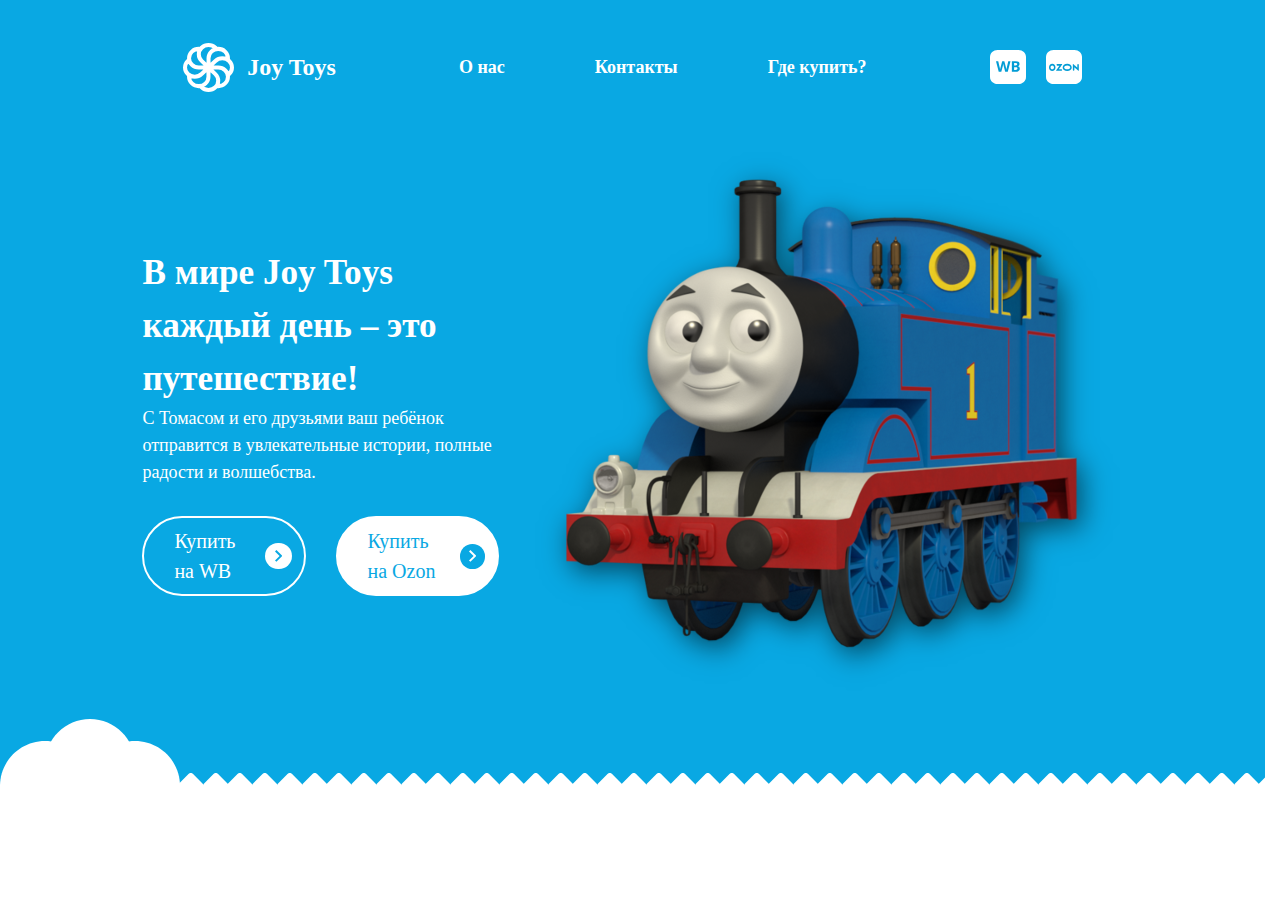
==== pages/index.html @ b2f654ab "Creating Page With Tomas but without hover effects" ====
<!DOCTYPE html>
<html lang="en" class="no-js">

<head>
	<meta charset="UTF-8">
	<meta name="viewport" content="width=device-width">
	<title>JoyToy Игрушки</title>
	<link rel="stylesheet" href="/styles/index.css">
</head>

<body>
	<header class="header">
		<nav class="header-nav-bar">
			<a href="index.html" class="haeder-logo-link">
				<div class="header-logo">
					<img src="/icons/Logo.svg" alt="JoyToys-Logo">
					<span>Joy Toys</span>
				</div>
			</a>
			<ul class="header-nav-list">
				<li class="header-nav-item"><a href="#" class="header-nav-link">О нас</a></li>
				<li class="header-nav-item"><a href="#" class="header-nav-link">Контакты</a></li>
				<li class="header-nav-item"><a href="#" class="header-nav-link">Где купить?</a></li>
			</ul>
			<div class="header-market-links">
				<a href="https://www.wildberries.ru/brands/312013962-parovozik-i-druzya" target="_blank"><img src="/icons/WB-blue.svg" alt="wb-icon-link"></a>
				<a href="#" target="_blank"><img src="/icons/Ozon-blue.svg" alt="ozon-icon-link"></a>
			</div>
		</nav>
	</header>
	<main class="main">
		<section class="thomas">
			<div class="thomas-info">
				<h2 class="thomas-info-title">В мире Joy Toys каждый день – это путешествие!</h2>
				<p class="thomas-info-subtitle">С Томасом и его друзьями ваш ребёнок отправится в увлекательные истории, полные радости и волшебства.</p>
				<div class="thomas-info-actions">
					<a class="thomas-info-buy-button" href="https://www.wildberries.ru/brands/312013962-parovozik-i-druzya" target="_blank">
						Купить на WB
						<div class="circle">
							<?xml version="1.0" encoding="utf-8"?>
							<svg width="7.4" height="11.869" viewBox="0 0 7.4 11.869" fill="none" xmlns="http://www.w3.org/2000/svg">
								<path id="Path" d="M4.6001 5.93433L0 1.3847L1.3999 0L7.3999 5.93433L1.3999 11.8687L0 10.4839L4.6001 5.93433L4.6001 5.93433Z" fill="#FFFFFF" fill-rule="evenodd" />
							</svg>
						</div>
					</a>
					<a class="thomas-info-buy-button alternate" href="#" target="_blank">
						Купить на Ozon
						<div class="circle">
							<?xml version="1.0" encoding="utf-8"?>
							<svg width="7.4" height="11.869" viewBox="0 0 7.4 11.869" fill="none" xmlns="http://www.w3.org/2000/svg">
								<path id="Path" d="M4.6001 5.93433L0 1.3847L1.3999 0L7.3999 5.93433L1.3999 11.8687L0 10.4839L4.6001 5.93433L4.6001 5.93433Z" fill="#FFFFFF" fill-rule="evenodd" />
							</svg>
						</div>
					</a>
				</div>
			</div>
			<img src="/images/Thomas.png" alt="Thomas-the-train" class="thomas-image">
		</section>
	</main>
</body>

</html>
---- styles/index.css ----
@font-face {
	font-family: 'Poppins';
	src: url('Poppins-SemiBold.woff2') format('woff2');
	font-weight: 600;
	font-style: normal;
	font-display: swap;
}

@font-face {
	font-family: 'Roboto';
	src: url('Roboto-SemiBold.woff2') format('woff2');
	font-weight: 600;
	font-style: normal;
	font-display: swap;
}

@font-face {
	font-family: 'Roboto';
	src: url('Roboto-Bold.woff2') format('woff2');
	font-weight: bold;
	font-style: normal;
	font-display: swap;
}

@font-face {
	font-family: 'Roboto';
	src: url('Roboto-Medium.woff2') format('woff2');
	font-weight: 500;
	font-style: normal;
	font-display: swap;
}

/**
  Нормализация блочной модели
 */
*,
::before,
::after {
	box-sizing: border-box;
}

/**
	Убираем внутренние отступы слева тегам списков,
	у которых есть атрибут class
   */
:where(ul, ol):where([class]) {
	padding-left: 0;
}

/**
	Убираем внешние отступы body и двум другим тегам,
	у которых есть атрибут class
   */
body,
:where(blockquote, figure):where([class]) {
	margin: 0;
}

/**
	Убираем внешние отступы вертикали нужным тегам,
	у которых есть атрибут class
   */
:where(h1,
	h2,
	h3,
	h4,
	h5,
	h6,
	p,
	ul,
	ol,
	dl):where([class]) {
	margin-block: 0;
}

:where(dd[class]) {
	margin-left: 0;
}

:where(fieldset[class]) {
	margin-left: 0;
	padding: 0;
	border: none;
}

/**
	Убираем стандартный маркер маркированному списку,
	у которого есть атрибут class
   */
:where(ul[class]) {
	list-style: none;
}

:where(address[class]) {
	font-style: normal;
}

/**
	Обнуляем вертикальные внешние отступы параграфа,
	объявляем локальную переменную для внешнего отступа вниз,
	чтобы избежать взаимодействие с более сложным селектором
   */
p {
	--paragraphMarginBottom: 24px;

	margin-block: 0;
}

/**
	Внешний отступ вниз для параграфа без атрибута class,
	который расположен не последним среди своих соседних элементов
   */
p:where(:not([class]):not(:last-child)) {
	margin-bottom: var(--paragraphMarginBottom);
}


/**
	Упрощаем работу с изображениями и видео
   */
img,
video {
	display: block;
	max-width: 100%;
	height: auto;
}

/**
	Наследуем свойства шрифт для полей ввода
   */
input,
textarea,
select,
button {
	font: inherit;
}

html {
	/**
	  Пригодится в большинстве ситуаций
	  (когда, например, нужно будет "прижать" футер к низу сайта)
	 */
	height: 100%;
	/**
	  Убираем скачок интерфейса по горизонтали
	  при появлении / исчезновении скроллбара
	 */
	scrollbar-gutter: stable;
}

/**
	Плавный скролл
   */
html,
:has(:target) {
	scroll-behavior: smooth;
}

body {
	/**
	  Пригодится в большинстве ситуаций
	  (когда, например, нужно будет "прижать" футер к низу сайта)
	 */
	min-height: 100%;
	/**
	  Унифицированный интерлиньяж
	 */
	line-height: 1.5;
}

/**
	Нормализация высоты элемента ссылки при его инспектировании в DevTools
   */
a:where([class]) {
	display: inline-flex;
}

/**
	Курсор-рука при наведении на элемент
   */
button,
label {
	cursor: pointer;
}

/**
	Чиним баг задержки смены цвета при взаимодействии с svg-элементами
   */
svg * {
	transition-property: fill, stroke;
}

/**
	Приведение рамок таблиц в классический 'collapse' вид
   */
:where(table) {
	border-collapse: collapse;
	border-color: currentColor;
}

/**
	Удаляем все анимации и переходы для людей,
	которые предпочитают их не использовать
   */
@media (prefers-reduced-motion: reduce) {

	*,
	::before,
	::after {
		animation-duration: 0.01ms !important;
		animation-iteration-count: 1 !important;
		transition-duration: 0.01ms !important;
		scroll-behavior: auto !important;
	}
}

:root {
	--base-font: "Roboto";
	--blue-color: #09A8E3;
	--white-color: #ffffff;
	--pink-color: #FF545D;
	--pink-bg-gradient-end-color: #FF7272;
	--orange-color: #FF7337;
	--human-color: #FBCCAA;
	--gray-color: #474747;
}

/*Общие стили*/
body {
	font-family: var(--base-font);
	color: var(--white-color);
}

a {
	text-decoration: none;
	color: inherit;
}

/*Стилизация Header*/
.header {
	background-color: var(--blue-color);
}

.header-nav-bar {
	display: flex;
	flex-direction: row;
	justify-content: space-between;
	align-items: center;
	padding: 43px 14.333vw 20px;
	column-gap: 20px;
}

.haeder-logo-link {}

.header-logo {
	display: flex;
	flex-direction: row;
	align-items: center;
	column-gap: 13px;
}

.header-logo span {
	font-family: "Poppins";
	font-weight: 600;
	font-size: 1.5rem;
}

.header-nav-list {
	display: flex;
	flex-direction: row;
	align-items: center;
	column-gap: 90px;
	font-size: 1.125rem;
}

.header-nav-item {
	font-weight: 600;
}

.header-nav-link {}

.header-market-links {
	display: flex;
	flex-direction: row;
	column-gap: 20px;
	align-items: center;
}

/*Адаптив Header*/
@media(max-width:1000px) {
	.header-nav-list {
		column-gap: 30px;
	}
}

@media(max-width:750px) {
	.header-nav-bar {
		padding-block: 20px;
		flex-wrap: wrap;
		row-gap: 20px;
	}

	.header-logo span {
		font-size: 1.3rem;
	}

	.header-nav-item {
		font-size: 1rem;
	}

	.header-logo img {
		width: 40px;
	}

	.header-nav-list {
		order: 1;
		width: 100%;
		justify-content: space-between;
	}
}

/*Стилизация Thomas*/
.main {
	background-color: var(--blue-color);
}

.thomas {
	display: flex;
	flex-direction: row;
	align-items: center;
	padding-inline: 14.333vw;
	justify-content: center;
	column-gap: 30px;
	position: relative;
	height: 80vh;
	padding-bottom: 100px;
}

.thomas:after {
	content: "";
	display: block;
	position: absolute;
	min-width: 100%;
	height: 113px;
	bottom: 0;
	left: 0;
	background-image: url('/icons/Footer-white.svg');
	background-repeat: no-repeat;
}

.thomas-info {
	max-width: 600px;
}

.thomas-info-title {
	font-size: 2.2rem;
	line-height: 1.5;
	mix-blend-mode: 20px;
}

.thomas-info-subtitle {
	font-size: 1.125rem;
	margin-bottom: 30px;
}

.thomas-info-actions {
	display: flex;
	flex-direction: row;
	align-items: center;
	column-gap: 30px;
}

.thomas-info-buy-button {
	display: block;
	display: flex;
	border: 2px solid var(--white-color);
	border-radius: 70px;
	padding: 8px 12px 8px 30px;
	font-size: 1.25rem;
	align-items: center;
	justify-content: space-between;
	column-gap: 14px;

}


.circle {
	border-radius: 50%;
	background-color: var(--white-color);
	width: 42px;
	aspect-ratio: 1;
	display: flex;
	align-items: center;
	justify-content: center;
}

.circle svg path {
	fill: var(--blue-color);
}

.alternate {
	background-color: var(--white-color);
	color: var(--blue-color);
}

.alternate .circle {
	background-color: var(--blue-color);
}

.alternate .circle svg path {
	fill: var(--white-color);
}

.thomas-image {
	max-width: 90%;
}
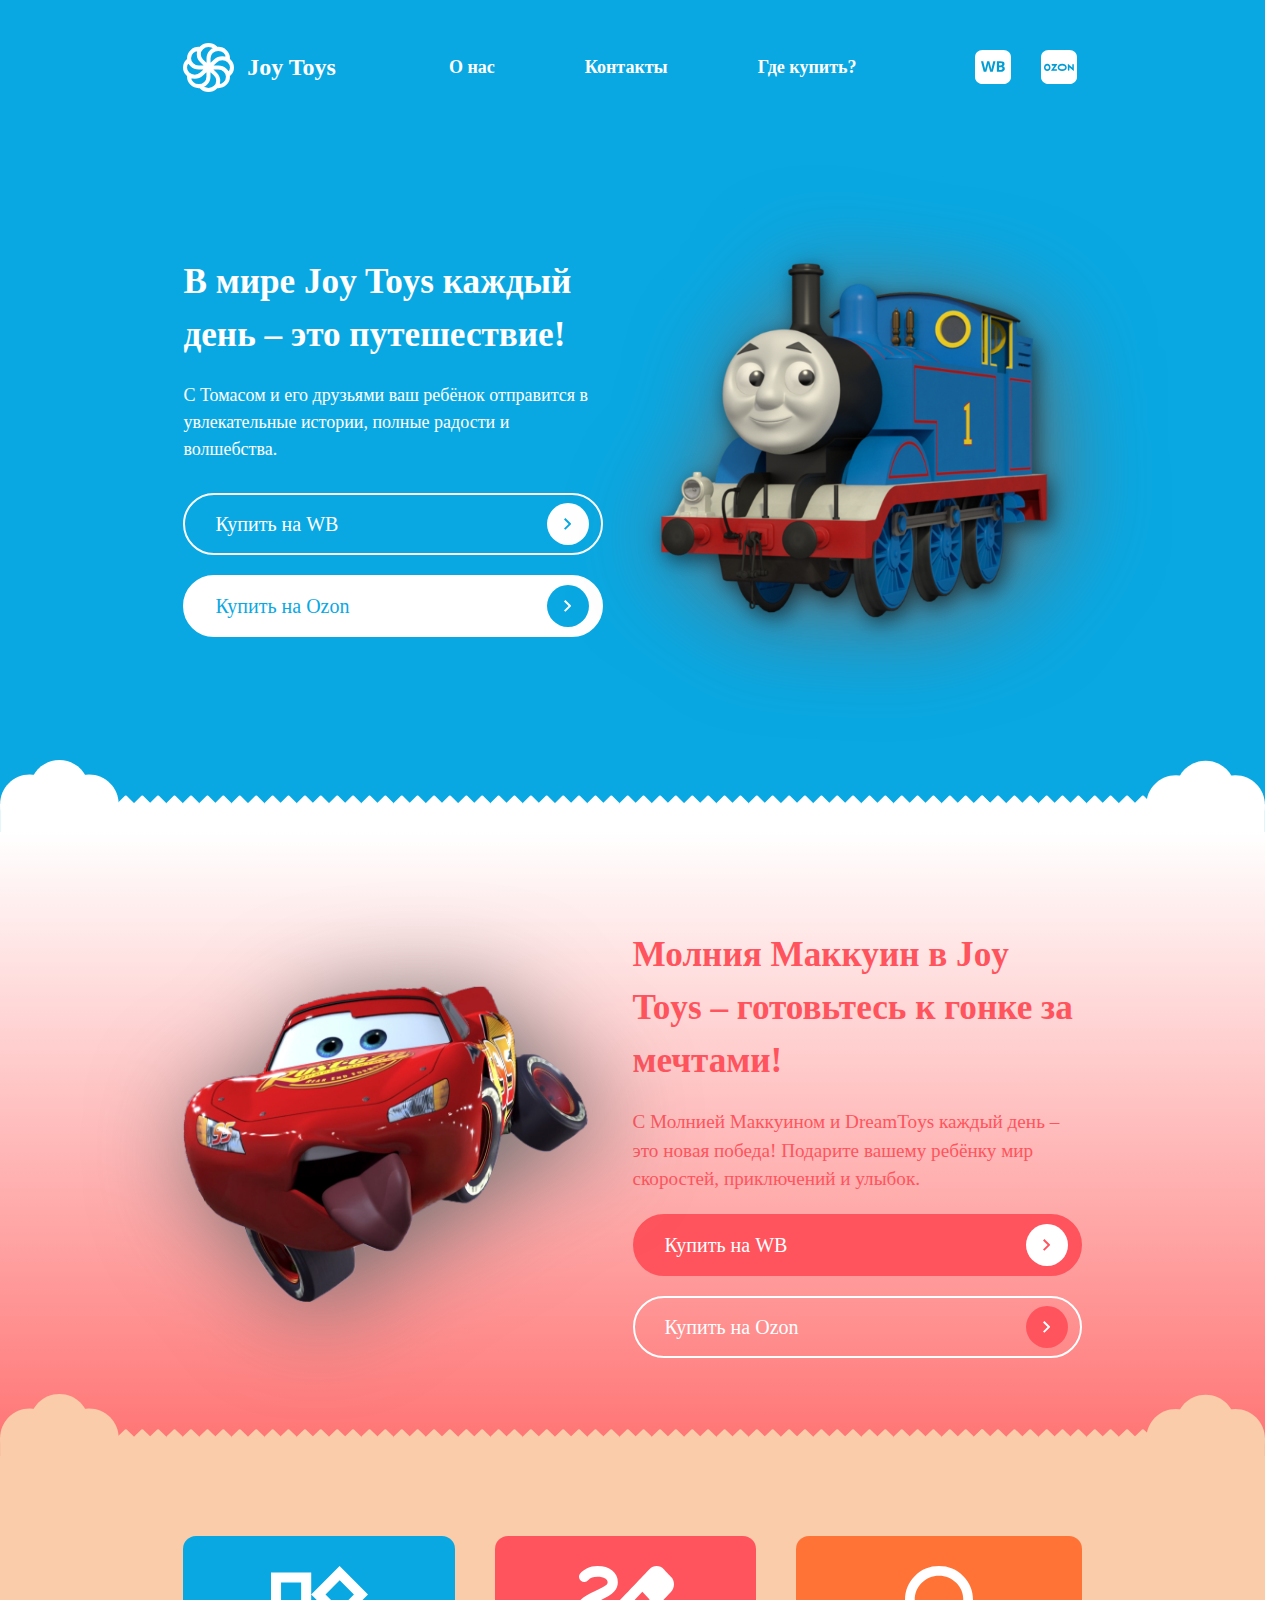
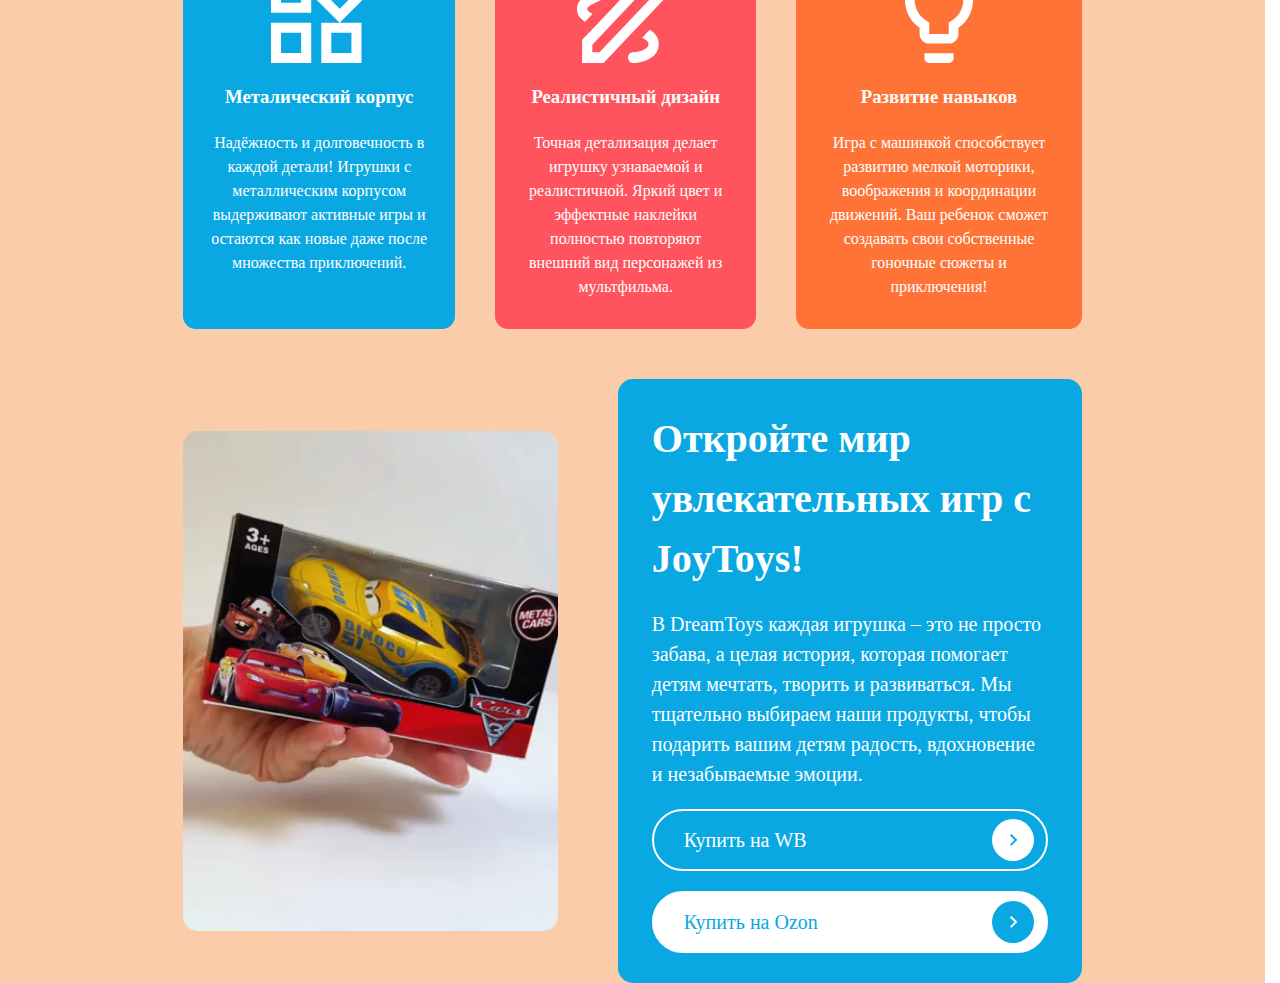
==== commit 1ee2476a: "Video section created and adapted" ====
--- a/pages/index.html
+++ b/pages/index.html
@@ -56,6 +56,81 @@
 			</div>
 			<img src="/images/Thomas.png" alt="Thomas-the-train" class="thomas-image">
 		</section>
+		<section class="maqueen">
+			<img src="/images/MacQueen.png" alt="Lightning-MacQueen" class="maqueen-image">
+			<div class="maqueen-info">
+				<h2 class="maqueen-info-title">Молния Маккуин в Joy Toys – готовьтесь к гонке за мечтами!</h2>
+				<p class="maqueen-info-subtitle">С Молнией Маккуином и DreamToys каждый день – это новая победа! Подарите вашему ребёнку мир скоростей, приключений и улыбок.</p>
+				<div class="maqueen-info-actions">
+					<a class="maqueen-info-buy-button" href="https://www.wildberries.ru/brands/312013962-parovozik-i-druzya" target="_blank">
+						Купить на WB
+						<div class="circle">
+							<?xml version="1.0" encoding="utf-8"?>
+							<svg width="7.4" height="11.869" viewBox="0 0 7.4 11.869" fill="none" xmlns="http://www.w3.org/2000/svg">
+								<path id="Path" d="M4.6001 5.93433L0 1.3847L1.3999 0L7.3999 5.93433L1.3999 11.8687L0 10.4839L4.6001 5.93433L4.6001 5.93433Z" fill="#FFFFFF" fill-rule="evenodd" />
+							</svg>
+						</div>
+					</a>
+					<a class="maqueen-info-buy-button alternate" href="#" target="_blank">
+						Купить на Ozon
+						<div class="circle">
+							<?xml version="1.0" encoding="utf-8"?>
+							<svg width="7.4" height="11.869" viewBox="0 0 7.4 11.869" fill="none" xmlns="http://www.w3.org/2000/svg">
+								<path id="Path" d="M4.6001 5.93433L0 1.3847L1.3999 0L7.3999 5.93433L1.3999 11.8687L0 10.4839L4.6001 5.93433L4.6001 5.93433Z" fill="#FFFFFF" fill-rule="evenodd" />
+							</svg>
+						</div>
+					</a>
+				</div>
+			</div>
+		</section>
+		<section class="presentation">
+			<div class="presentation-card-container">
+				<div class="presentation-card blue">
+					<img src="/icons/Construction.svg" alt="" class="presentation-card-image">
+					<h3 class="presentation-card-title">Металический корпус</h3>
+					<p class="presentation-card-subtitle">Надёжность и долговечность в каждой детали! Игрушки с металлическим корпусом выдерживают активные игры и остаются как новые даже после множества приключений.</p>
+				</div>
+				<div class="presentation-card pink">
+					<img src="/icons/Design.svg" alt="" class="presentation-card-image">
+					<h3 class="presentation-card-title">Реалистичный дизайн</h3>
+					<p class="presentation-card-subtitle">Точная детализация делает игрушку узнаваемой и реалистичной. Яркий цвет и эффектные наклейки полностью повторяют внешний вид персонажей из мультфильма.</p>
+				</div>
+				<div class="presentation-card orange">
+					<img src="/icons/Idea.svg" alt="" class="presentation-card-image">
+					<h3 class="presentation-card-title">Развитие навыков</h3>
+					<p class="presentation-card-subtitle"> Игра с машинкой способствует развитию мелкой моторики, воображения и координации движений. Ваш ребенок сможет создавать свои собственные гоночные сюжеты и приключения!</p>
+				</div>
+			</div>
+			<div class="presentation-video-container">
+				<video muted autoplay loop class="presentation-video">
+					<source src="1.mp4" type="video/mp4">
+				</video>
+				<div class="presentation-video-info">
+					<h3 class="presentation-video-title">Откройте мир увлекательных игр с JoyToys!</h3>
+					<p class="presentation-video-subtitle">В DreamToys каждая игрушка – это не просто забава, а целая история, которая помогает детям мечтать, творить и развиваться. Мы тщательно выбираем наши продукты, чтобы подарить вашим детям радость, вдохновение и незабываемые эмоции.</p>
+					<div class="presentation-video-actions">
+						<a class="thomas-info-buy-button" href="https://www.wildberries.ru/brands/312013962-parovozik-i-druzya" target="_blank">
+							Купить на WB
+							<div class="circle">
+								<?xml version="1.0" encoding="utf-8"?>
+								<svg width="7.4" height="11.869" viewBox="0 0 7.4 11.869" fill="none" xmlns="http://www.w3.org/2000/svg">
+									<path id="Path" d="M4.6001 5.93433L0 1.3847L1.3999 0L7.3999 5.93433L1.3999 11.8687L0 10.4839L4.6001 5.93433L4.6001 5.93433Z" fill="#FFFFFF" fill-rule="evenodd" />
+								</svg>
+							</div>
+						</a>
+						<a class="thomas-info-buy-button alternate" href="#" target="_blank">
+							Купить на Ozon
+							<div class="circle">
+								<?xml version="1.0" encoding="utf-8"?>
+								<svg width="7.4" height="11.869" viewBox="0 0 7.4 11.869" fill="none" xmlns="http://www.w3.org/2000/svg">
+									<path id="Path" d="M4.6001 5.93433L0 1.3847L1.3999 0L7.3999 5.93433L1.3999 11.8687L0 10.4839L4.6001 5.93433L4.6001 5.93433Z" fill="#FFFFFF" fill-rule="evenodd" />
+								</svg>
+							</div>
+						</a>
+					</div>
+				</div>
+			</div>
+		</section>
 	</main>
 </body>
 
--- a/styles/index.css
+++ b/styles/index.css
@@ -118,8 +118,7 @@
 /**
 	Упрощаем работу с изображениями и видео
    */
-img,
-video {
+img {
 	display: block;
 	max-width: 100%;
 	height: auto;
@@ -275,9 +274,38 @@
 
 .header-nav-item {
 	font-weight: 600;
-}
-
-.header-nav-link {}
+	position: relative;
+}
+
+.header-nav-item:before {
+	content: "";
+	width: 0px;
+	height: 2px;
+	background-color: rgb(255, 255, 255);
+	position: absolute;
+	display: block;
+	bottom: -5px;
+	left: 0;
+	transition: all 0.2s;
+}
+
+.header-nav-item:hover:before {
+	width: 100%;
+}
+
+.header-nav-link {
+	position: relative;
+}
+
+.header-nav-link::before {
+	content: '';
+	position: absolute;
+	display: block;
+	top: -15px;
+	left: -25px;
+	right: -25px;
+	bottom: -15px;
+}
 
 .header-market-links {
 	display: flex;
@@ -286,14 +314,28 @@
 	align-items: center;
 }
 
+.header-market-links a {
+	outline: 2px solid transparent;
+	padding: 5px;
+	border-radius: 10px;
+	transition: all 0.2s;
+}
+
+.header-market-links a:hover {
+	outline: 2px solid var(--white-color);
+	padding: 5px;
+	border-radius: 10px;
+}
+
+
 /*Адаптив Header*/
-@media(max-width:1000px) {
+@media(max-width:1030px) {
 	.header-nav-list {
 		column-gap: 30px;
 	}
 }
 
-@media(max-width:750px) {
+@media(max-width:865px) {
 	.header-nav-bar {
 		padding-block: 20px;
 		flex-wrap: wrap;
@@ -334,28 +376,30 @@
 	position: relative;
 	height: 80vh;
 	padding-bottom: 100px;
-}
-
-.thomas:after {
+	padding-top: 50px;
+}
+
+.thomas:before {
 	content: "";
 	display: block;
 	position: absolute;
-	min-width: 100%;
-	height: 113px;
+	width: 100%;
+	height: 10%;
 	bottom: 0;
 	left: 0;
 	background-image: url('/icons/Footer-white.svg');
 	background-repeat: no-repeat;
+	background-size: cover;
 }
 
 .thomas-info {
-	max-width: 600px;
+	max-width: 50%;
 }
 
 .thomas-info-title {
 	font-size: 2.2rem;
 	line-height: 1.5;
-	mix-blend-mode: 20px;
+	margin-bottom: 20px;
 }
 
 .thomas-info-subtitle {
@@ -380,9 +424,19 @@
 	align-items: center;
 	justify-content: space-between;
 	column-gap: 14px;
-
-}
-
+	transition: all 0.2s;
+	white-space: nowrap;
+
+}
+
+.thomas-info-buy-button:hover {
+	background-color: var(--white-color);
+	color: var(--blue-color);
+}
+
+.thomas-info-buy-button:hover .circle {
+	border: 2px solid var(--blue-color);
+}
 
 .circle {
 	border-radius: 50%;
@@ -392,6 +446,8 @@
 	display: flex;
 	align-items: center;
 	justify-content: center;
+	border: 2px solid transparent;
+	transition: all 0.2s;
 }
 
 .circle svg path {
@@ -403,6 +459,15 @@
 	color: var(--blue-color);
 }
 
+.alternate:hover {
+	background-color: transparent;
+	color: var(--white-color);
+}
+
+.alternate:hover .circle {
+	border: 2px solid var(--white-color);
+}
+
 .alternate .circle {
 	background-color: var(--blue-color);
 }
@@ -412,5 +477,418 @@
 }
 
 .thomas-image {
-	max-width: 90%;
+	max-width: 50%;
+	filter: drop-shadow(10px 10px 50px rgb(107, 107, 107));
+}
+
+/*Адаптив Thomas*/
+@media(max-width:1384px) {
+	.thomas-info-actions {
+		flex-direction: column;
+		row-gap: 20px;
+	}
+
+	.thomas-info-buy-button {
+		width: 100%;
+	}
+}
+
+@media(max-width:1187px) {
+	.thomas:before {
+		width: 100%;
+		height: 5%;
+	}
+}
+
+@media(max-width:900px) {
+	.thomas-info {
+		max-width: none;
+		width: 100%;
+	}
+
+	.thomas-image {
+		display: none;
+	}
+}
+
+@media(max-width:600px) {
+	.thomas:before {
+		width: 100%;
+		height: 3%;
+	}
+}
+
+@media(max-width:500px) {
+	.thomas-info-title {
+		font-size: 2rem;
+	}
+}
+
+@media(max-width:350px) {
+	.thomas:before {
+		width: 100%;
+		height: 2%;
+	}
+}
+
+/*Стилизация MacQueen*/
+.maqueen {
+	background: rgb(255, 255, 255);
+	background: linear-gradient(180deg, rgba(255, 255, 255, 1) 0%, rgba(255, 114, 114, 1) 100%);
+	display: flex;
+	flex-direction: row;
+	padding-block: 10.87vh;
+	align-items: center;
+	justify-content: space-between;
+	padding-inline: 14.333vw;
+	position: relative;
+}
+
+.maqueen::after {
+	content: "";
+	display: block;
+	position: absolute;
+	width: 100%;
+	height: 10%;
+	bottom: 0;
+	left: 0;
+	background-image: url('/icons/Footer-human.svg');
+	background-repeat: no-repeat;
+	background-size: cover;
+}
+
+.maqueen-image {
+	width: 45%;
+	filter: drop-shadow(10px 10px 50px rgb(107, 107, 107));
+}
+
+.maqueen-info {
+	max-width: 50%;
+}
+
+.maqueen-info-title {
+	font-size: 2.2rem;
+	line-height: 1.5;
+	margin-bottom: 20px;
+	color: var(--pink-color);
+}
+
+.maqueen-info-subtitle {
+	font-size: 1.2rem;
+	margin-bottom: 20px;
+	color: var(--pink-color);
+}
+
+.maqueen-info-actions {
+	display: flex;
+	flex-direction: row;
+	align-items: center;
+	column-gap: 20px;
+}
+
+.maqueen-info-buy-button {
+	display: flex;
+	flex-direction: row;
+	align-items: center;
+	border: 2px solid var(--pink-color);
+	border-radius: 70px;
+	padding: 8px 12px 8px 30px;
+	font-size: 1.25rem;
+	column-gap: 14px;
+	transition: all 0.2s;
+	white-space: nowrap;
+	background-color: var(--pink-color);
+}
+
+.maqueen-info-buy-button:hover {
+	background-color: transparent;
+	border: 2px solid var(--white-color);
+}
+
+.maqueen-info-buy-button .circle svg path {
+	fill: var(--pink-color);
+}
+
+.maqueen-info-buy-button.alternate {
+	color: var(--white-color);
+	background-color: transparent;
+	border: 2px solid var(--white-color);
+}
+
+.maqueen-info-buy-button.alternate:hover {
+	background-color: var(--pink-color);
+
+	border: 2px solid var(--pink-color);
+}
+
+.maqueen-info-buy-button.alternate .circle {
+	background-color: var(--pink-color);
+}
+
+.maqueen-info-buy-button.alternate:hover .circle {
+	background-color: var(--white-color);
+}
+
+.maqueen-info-buy-button.alternate:hover .circle svg path {
+	fill: var(--pink-color);
+}
+
+.alternate .circle svg path {
+	fill: white;
+}
+
+/*Адаптив Maqueen*/
+@media(max-width:1384px) {
+	.maqueen-info-actions {
+		flex-direction: column;
+		row-gap: 20px;
+	}
+
+	.maqueen-info-buy-button {
+		width: 100%;
+		justify-content: space-between;
+	}
+}
+
+@media(max-width:1187px) {
+	.maqueen:after {
+		width: 100%;
+		height: 5%;
+	}
+}
+
+@media(max-width:900px) {
+	.maqueen-info {
+		max-width: none;
+		width: 100%;
+	}
+
+	.maqueen-image {
+		display: none;
+	}
+}
+
+@media(max-width:600px) {
+	.maqueen:after {
+		width: 100%;
+		height: 3%;
+	}
+}
+
+@media(max-width:500px) {
+	.maqueen-info-title {
+		font-size: 2rem;
+	}
+}
+
+@media(max-width:350px) {
+	.maqueen:after {
+		width: 100%;
+		height: 2%;
+	}
+}
+
+/*Стилизация Presentation*/
+.presentation {
+	background-color: var(--human-color);
+	padding-inline: 14.333vw;
+	padding-top: 8.887vh;
+}
+
+.presentation-card-container {
+	display: flex;
+	flex-direction: row;
+	justify-content: space-between;
+	column-gap: 40px;
+	margin-bottom: 50px;
+}
+
+.presentation-card {
+	display: flex;
+	flex-direction: column;
+	align-items: center;
+	border-radius: 13px;
+	padding: 30px 26px;
+}
+
+.blue {
+	background-color: var(--blue-color);
+}
+
+.pink {
+	background-color: var(--pink-color);
+}
+
+.orange {
+	background-color: var(--orange-color);
+}
+
+.presentation-card-image {
+	margin-bottom: 20px;
+}
+
+.presentation-card-title {
+	margin-bottom: 20px;
+	text-align: center;
+}
+
+.presentation-card-subtitle {
+	text-align: center;
+}
+
+/*Видео-блок*/
+.presentation-video-container {
+	display: flex;
+	flex-direction: row;
+	column-gap: 60px;
+
+}
+
+.presentation-video {
+	border-radius: 15px;
+	width: 700px;
+	height: 700px;
+	object-fit: contain;
+}
+
+.presentation-video-info {
+	background-color: var(--blue-color);
+	border-radius: 15px;
+	display: flex;
+	flex-direction: column;
+	justify-content: center;
+	padding-inline: 2.604vw;
+}
+
+.presentation-video-title {
+	font-size: 2.5rem;
+	margin-bottom: 20px;
+}
+
+.presentation-video-subtitle {
+	font-size: 1.25rem;
+	margin-bottom: 20px;
+}
+
+.presentation-video-actions {
+	display: flex;
+	flex-direction: row;
+	width: 100%;
+	column-gap: 20px;
+}
+
+.thomas-info-buy-button {
+	width: 100%;
+}
+
+/*Адаптация Presentation*/
+@media(max-width:1546px) {
+	.presentation-video-container {
+		align-items: center;
+	}
+
+	.presentation-video-info {
+		padding-block: 30px;
+	}
+
+	.presentation-video-actions {
+		display: flex;
+		flex-direction: column;
+		width: 100%;
+		row-gap: 20px;
+	}
+}
+
+@media(max-width:1340px) {
+	.presentation-video {
+		width: 400px;
+		height: 500px;
+		object-fit: contain;
+	}
+}
+
+@media(max-width:1224px) {
+	.presentation-video-title {
+		font-size: 2rem;
+		margin-bottom: 20px;
+	}
+
+	.presentation-video-subtitle {
+		font-size: 1rem;
+		margin-bottom: 20px;
+	}
+}
+
+@media(max-width:1150px) {
+	.presentation-video-container {
+		flex-direction: column;
+		row-gap: 30px;
+	}
+
+	.presentation-video {
+		width: 500px;
+		height: 600px;
+		object-fit: cover;
+	}
+
+	.presentation-card-container {
+		flex-direction: column;
+		row-gap: 20px;
+	}
+
+	.presentation-card {
+		display: grid;
+		grid-template-columns: auto 1fr;
+		padding: 30px;
+		align-items: center;
+		justify-content: center;
+		column-gap: 20px;
+	}
+
+	.presentation-card-subtitle {
+		grid-column: 2 /3;
+		text-align: left;
+		margin-bottom: 0;
+	}
+
+	.presentation-card-title {
+		text-align: left;
+		margin-bottom: 0;
+	}
+
+	.presentation-card-image {
+		grid-row: 1/3;
+	}
+}
+
+@media(max-width:715px) {
+	.presentation-video {
+		width: 300px;
+		height: 400px;
+		object-fit: cover;
+	}
+
+	.presentation-video-info {
+		padding-block: 20px;
+		padding: 20px;
+		text-align: center;
+	}
+}
+
+@media(max-width:530px) {
+	.presentation-video {
+		width: 250px;
+		height: 350px;
+		object-fit: cover;
+	}
+
+	.presentation-card-container {
+		flex-direction: column;
+		row-gap: 20px;
+	}
+
+	.presentation-card {
+		display: flex;
+		text-align: center;
+	}
 }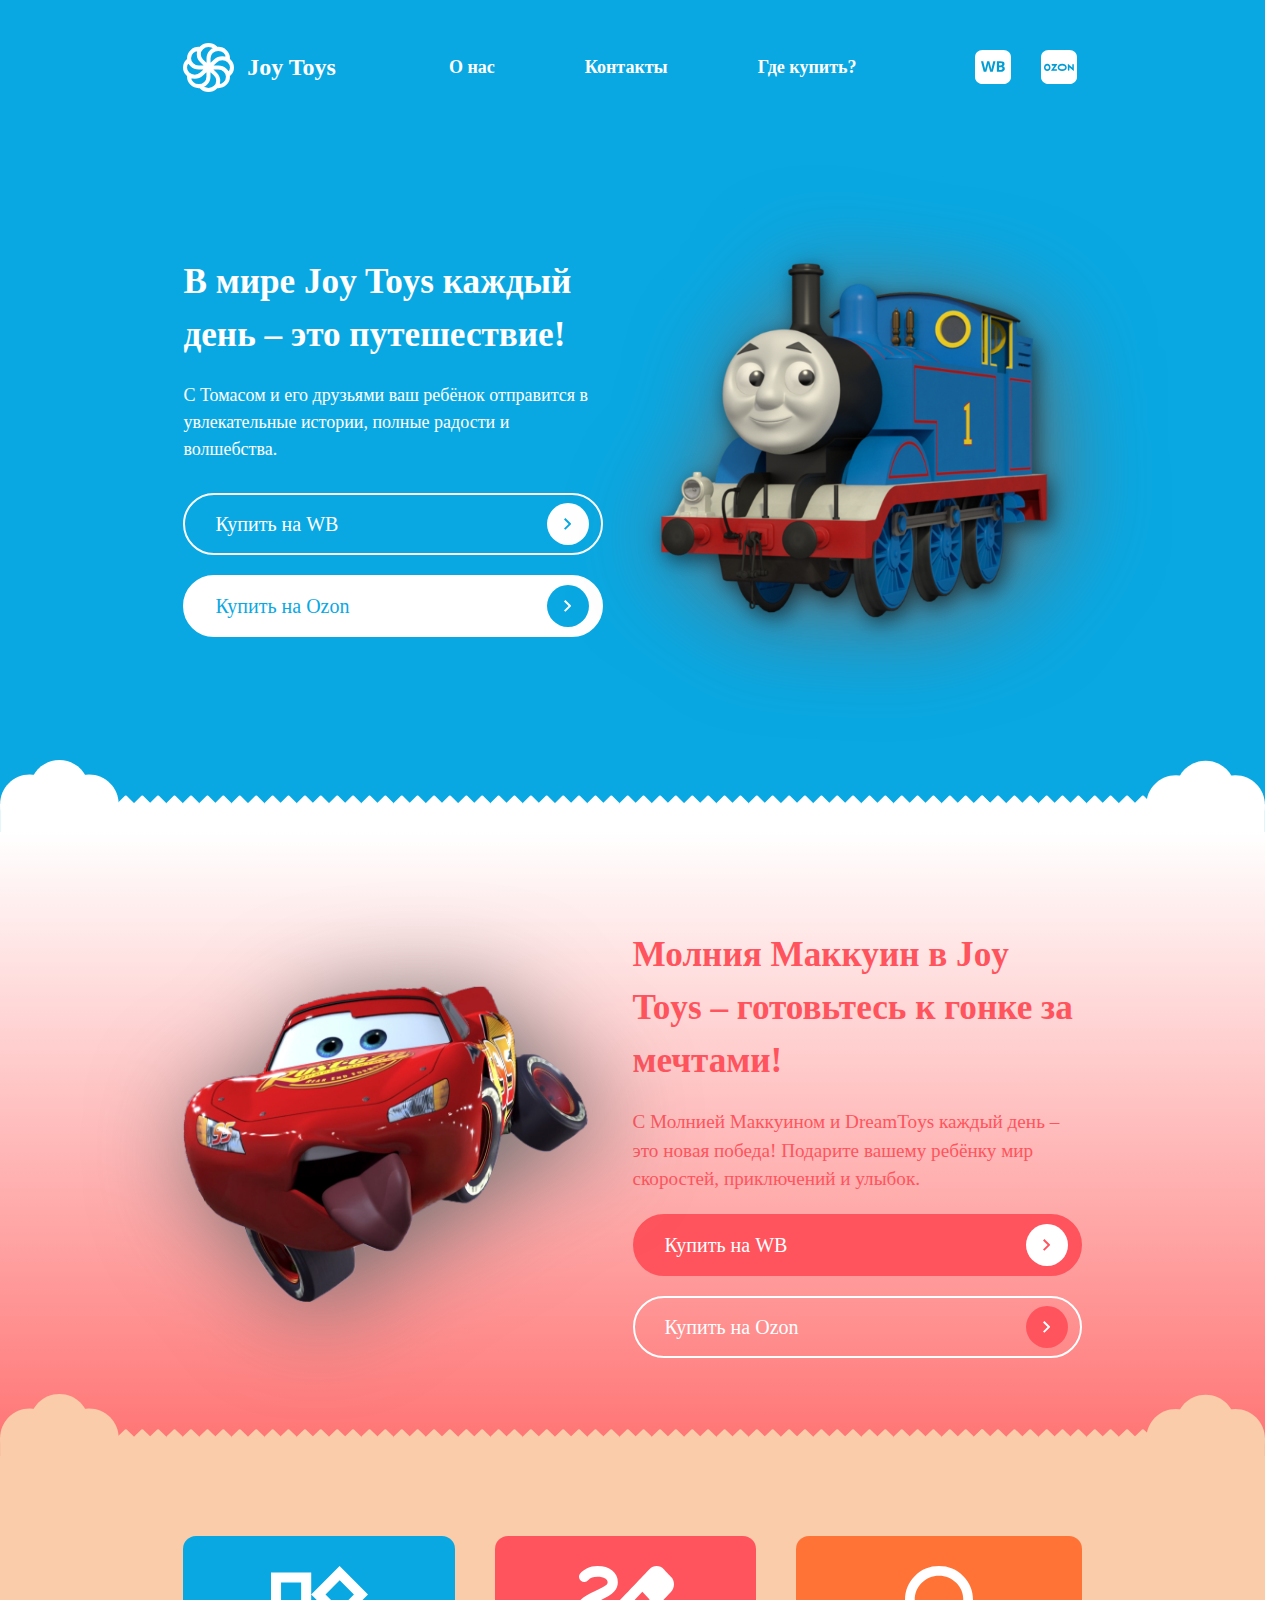
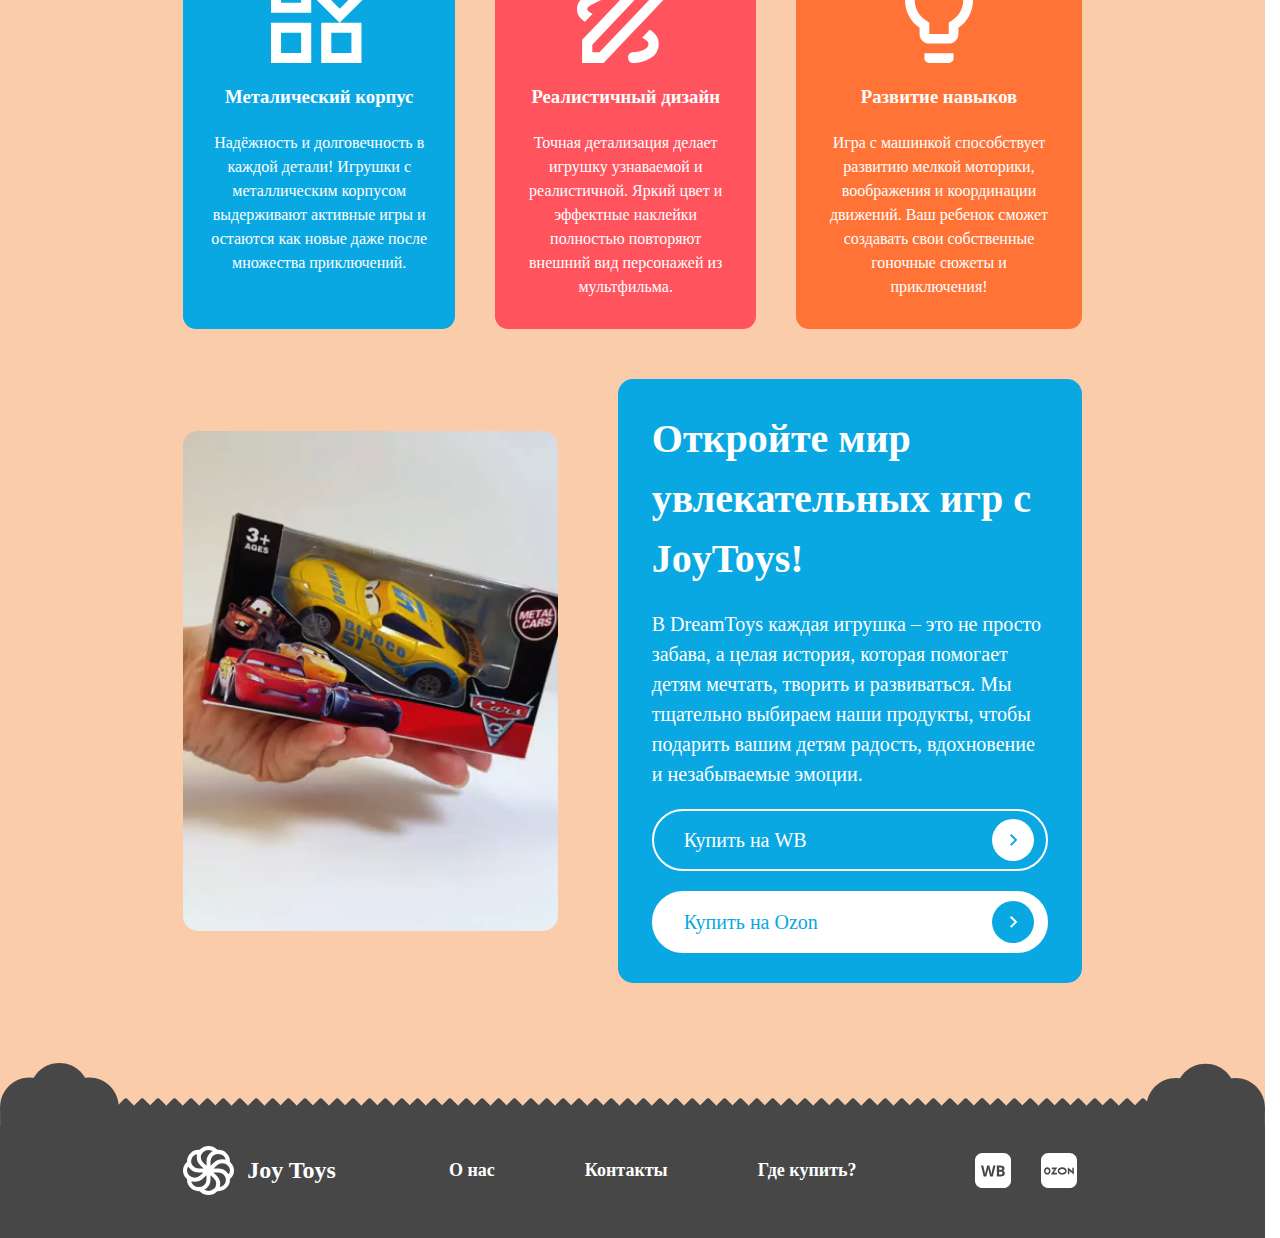
==== commit eaaa64dd: "Finished" ====
--- a/pages/index.html
+++ b/pages/index.html
@@ -17,7 +17,10 @@
 					<span>Joy Toys</span>
 				</div>
 			</a>
-			<ul class="header-nav-list">
+			<button class="burger-button" id="burger-button">
+				<img src="/icons/menu_24dp_FFFFFF_FILL0_wght400_GRAD0_opsz24.svg" alt="burger-button">
+			</button>
+			<ul class="header-nav-list" id="nav-list">
 				<li class="header-nav-item"><a href="#" class="header-nav-link">О нас</a></li>
 				<li class="header-nav-item"><a href="#" class="header-nav-link">Контакты</a></li>
 				<li class="header-nav-item"><a href="#" class="header-nav-link">Где купить?</a></li>
@@ -131,7 +134,27 @@
 				</div>
 			</div>
 		</section>
+		<section class="footer">
+			<nav class="footer-nav-bar">
+				<a href="index.html" class="footer-logo-link">
+					<div class="footer-logo">
+						<img src="/icons/Logo.svg" alt="JoyToys-Logo">
+						<span>Joy Toys</span>
+					</div>
+				</a>
+				<ul class="footer-nav-list">
+					<li class="footer-nav-item"><a href="#" class="footer-nav-link">О нас</a></li>
+					<li class="footer-nav-item"><a href="#" class="footer-nav-link">Контакты</a></li>
+					<li class="footer-nav-item"><a href="#" class="footer-nav-link">Где купить?</a></li>
+				</ul>
+				<div class="footer-market-links">
+					<a href="https://www.wildberries.ru/brands/312013962-parovozik-i-druzya" target="_blank"><img src="/icons/WB=gray.svg" alt="wb-icon-link"></a>
+					<a href="#" target="_blank"><img src="/icons/Ozon-gray.svg" alt="ozon-icon-link"></a>
+				</div>
+			</nav>
+		</section>
 	</main>
+	<script src="/styles/index.js"></script>
 </body>
 
 </html>--- a/styles/index.css
+++ b/styles/index.css
@@ -327,6 +327,11 @@
 	border-radius: 10px;
 }
 
+.burger-button {
+	background-color: transparent;
+	border: 0;
+	display: none;
+}
 
 /*Адаптив Header*/
 @media(max-width:1030px) {
@@ -335,9 +340,42 @@
 	}
 }
 
+@media(max-width:880px) {
+	.header-logo {
+		order: 3;
+	}
+
+	.burger-button {
+		display: block;
+		order: 1;
+		z-index: 1005;
+	}
+
+	.header-nav-list.active {
+		display: flex;
+		align-items: start;
+		justify-content: center;
+		font-size: 1.5rem;
+		row-gap: 20px;
+		width: 40%;
+		height: 100%;
+	}
+
+	.header-nav-list {
+		display: none;
+		flex-direction: column;
+		position: fixed;
+		top: 0;
+		right: 0;
+		background-color: var(--gray-color);
+		padding-left: 20px;
+		z-index: 1001;
+	}
+
+}
+
 @media(max-width:865px) {
 	.header-nav-bar {
-		padding-block: 20px;
 		flex-wrap: wrap;
 		row-gap: 20px;
 	}
@@ -358,6 +396,14 @@
 		order: 1;
 		width: 100%;
 		justify-content: space-between;
+	}
+}
+
+@media(max-width:500px) {
+	.header-market-links {
+		order: 1;
+		width: 100%;
+		justify-content: space-around;
 	}
 }
 
@@ -693,6 +739,21 @@
 	background-color: var(--human-color);
 	padding-inline: 14.333vw;
 	padding-top: 8.887vh;
+	padding-bottom: 15.887vh;
+	position: relative;
+}
+
+.presentation:after {
+	content: "";
+	display: block;
+	position: absolute;
+	width: 100%;
+	height: 7%;
+	bottom: 0;
+	left: 0;
+	background-image: url('/icons/Footer-gray.svg');
+	background-repeat: no-repeat;
+	background-size: cover;
 }
 
 .presentation-card-container {
@@ -782,6 +843,13 @@
 }
 
 /*Адаптация Presentation*/
+@media (max-width:1582px) {
+	.presentation:after {
+		width: 100%;
+		height: 5%;
+	}
+}
+
 @media(max-width:1546px) {
 	.presentation-video-container {
 		align-items: center;
@@ -816,6 +884,13 @@
 	.presentation-video-subtitle {
 		font-size: 1rem;
 		margin-bottom: 20px;
+	}
+}
+
+@media (max-width:1155px) {
+	.presentation:after {
+		width: 100%;
+		height: 2%;
 	}
 }
 
@@ -875,6 +950,19 @@
 	}
 }
 
+@media(max-width:660px) {
+	.presentation:after {
+		display: none;
+	}
+}
+
+@media(max-width:600px) {
+	.presentation:after {
+		width: 100%;
+		height: 3%;
+	}
+}
+
 @media(max-width:530px) {
 	.presentation-video {
 		width: 250px;
@@ -891,4 +979,150 @@
 		display: flex;
 		text-align: center;
 	}
+}
+
+@media(max-width:350px) {
+	.presentation:after {
+		width: 100%;
+		height: 2%;
+	}
+}
+
+/*Стилизация Footer*/
+.footer {
+	background-color: var(--gray-color);
+}
+
+.footer-nav-bar {
+	display: flex;
+	flex-direction: row;
+	justify-content: space-between;
+	align-items: center;
+	padding: 20px 14.333vw 43px;
+	column-gap: 20px;
+}
+
+.footer-logo-link {}
+
+.footer-logo {
+	display: flex;
+	flex-direction: row;
+	align-items: center;
+	column-gap: 13px;
+}
+
+.footer-logo span {
+	font-family: "Poppins";
+	font-weight: 600;
+	font-size: 1.5rem;
+}
+
+.footer-nav-list {
+	display: flex;
+	flex-direction: row;
+	align-items: center;
+	column-gap: 90px;
+	font-size: 1.125rem;
+}
+
+.footer-nav-item {
+	font-weight: 600;
+	position: relative;
+}
+
+.footer-nav-item:before {
+	content: "";
+	width: 0px;
+	height: 2px;
+	background-color: rgb(255, 255, 255);
+	position: absolute;
+	display: block;
+	bottom: -5px;
+	left: 0;
+	transition: all 0.2s;
+}
+
+.footer-nav-item:hover:before {
+	width: 100%;
+}
+
+.footer-nav-link {
+	position: relative;
+}
+
+.footer-nav-link::before {
+	content: '';
+	position: absolute;
+	display: block;
+	top: -15px;
+	left: -25px;
+	right: -25px;
+	bottom: -15px;
+}
+
+.footer-market-links {
+	display: flex;
+	flex-direction: row;
+	column-gap: 20px;
+	align-items: center;
+}
+
+.footer-market-links a {
+	outline: 2px solid transparent;
+	padding: 5px;
+	border-radius: 10px;
+	transition: all 0.2s;
+}
+
+.footer-market-links a:hover {
+	outline: 2px solid var(--white-color);
+	padding: 5px;
+	border-radius: 10px;
+}
+
+/*Адаптация Footer*/
+@media(max-width:1035px) {
+	.footer-nav-list {
+		display: none;
+	}
+}
+
+@media(max-width:1030px) {
+	.header-nav-list {
+		column-gap: 30px;
+	}
+}
+
+
+@media(max-width:865px) {
+	.footer-nav-bar {
+		padding-block: 20px;
+		flex-wrap: wrap;
+		row-gap: 20px;
+	}
+
+	.footer-logo span {
+		font-size: 1.3rem;
+	}
+
+	.footer-nav-item {
+		font-size: 1rem;
+	}
+
+	.footer-logo img {
+		width: 40px;
+	}
+
+	.footer-nav-list {
+		order: 1;
+		width: 100%;
+		justify-content: space-between;
+	}
+}
+
+@media(max-width:375px) {
+	.footer-nav-bar {
+		flex-direction: column;
+		align-items: center;
+	}
 }